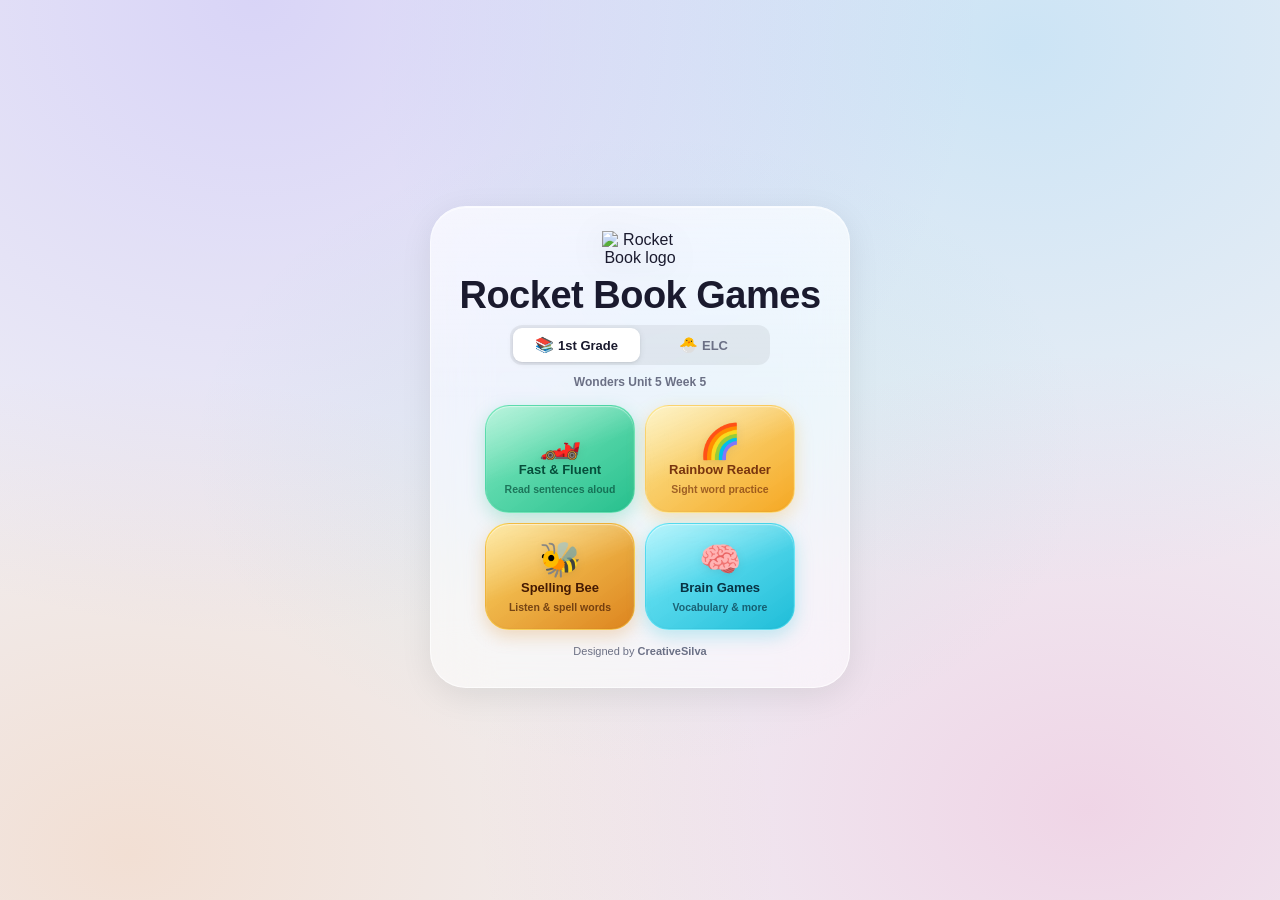
==== index.html @ 23e37623 "Update to Unit 5 Week 5 content (oi/oy pattern) - fast.html: new sentences with oi/oy words (spoil, " ====
<!doctype html>
<html lang="en">
<head>
  <meta charset="utf-8" />
  <meta name="viewport" content="width=device-width, initial-scale=1, maximum-scale=1, user-scalable=no, viewport-fit=cover" />
  <meta name="apple-mobile-web-app-capable" content="yes" />
  <meta name="apple-mobile-web-app-status-bar-style" content="black-translucent" />
  <meta name="apple-mobile-web-app-title" content="Rocket Book" />
  <meta name="theme-color" content="#f0f0f5" />
  <link rel="apple-touch-icon" href="rocket_book_logo.png?v=12" />
  <link rel="icon" type="image/png" sizes="192x192" href="rocket_book_logo.png?v=12" />
  <link rel="shortcut icon" href="rocket_book_logo.png?v=12" />
  <title>Rocket Book Games</title>
  <style>
    :root {
      --bg: #f0f0f5;
      --glass: rgba(255,255,255,0.55);
      --glass-border: rgba(255,255,255,0.65);
      --glass-shadow: 0 8px 32px rgba(0,0,0,0.08);
      --text: #1a1a2e;
      --muted: #6b7085;
      --blur: 28px;
      --radius: 24px;
    }

    * { box-sizing: border-box; -webkit-tap-highlight-color: transparent; margin: 0; padding: 0; }

    html, body {
      width: 100%; min-height: 100%; overflow-x: hidden; overflow-y: auto;
      touch-action: pan-y;
    }

    body {
      font-family: -apple-system, BlinkMacSystemFont, 'SF Pro Display', 'SF Pro Text', 'Helvetica Neue', Arial, sans-serif;
      color: var(--text);
      min-height: 100vh; min-height: 100dvh;
      display: flex; align-items: center; justify-content: center;
      padding: max(14px, env(safe-area-inset-top)) max(14px, env(safe-area-inset-right)) max(20px, env(safe-area-inset-bottom)) max(14px, env(safe-area-inset-left));
      user-select: none; -webkit-user-select: none;
      -webkit-text-size-adjust: 100%;
      overscroll-behavior-y: contain;
      background:
        radial-gradient(ellipse at 20% 0%, rgba(147,130,255,0.25), transparent 50%),
        radial-gradient(ellipse at 80% 5%, rgba(59,180,246,0.20), transparent 45%),
        radial-gradient(ellipse at 10% 95%, rgba(251,146,60,0.18), transparent 40%),
        radial-gradient(ellipse at 85% 90%, rgba(236,72,153,0.16), transparent 40%),
        radial-gradient(ellipse at 50% 50%, rgba(20,184,166,0.08), transparent 50%),
        var(--bg);
    }

    .app, button, img, a { touch-action: manipulation; }

    .app {
      width: min(100%, 420px);
      max-height: min(96dvh, 820px);
      background: var(--glass);
      backdrop-filter: blur(var(--blur)) saturate(1.6);
      -webkit-backdrop-filter: blur(var(--blur)) saturate(1.6);
      border-radius: 36px;
      box-shadow: var(--glass-shadow), inset 0 1px 0 rgba(255,255,255,0.6);
      padding: 24px 20px 28px 20px;
      display: flex; flex-direction: column; align-items: center;
      position: relative; overflow: hidden;
      border: 1px solid var(--glass-border);
    }

    .app::before {
      content: ""; position: absolute; inset: 0; pointer-events: none;
      background: linear-gradient(180deg, rgba(255,255,255,0.35) 0%, transparent 40%);
      border-radius: 36px;
    }

    .screen {
      position: relative; z-index: 1;
      display: flex; align-items: center; justify-content: center;
      text-align: center; flex-direction: column; width: 100%;
    }

    .brand-logo {
      width: min(22vw, 76px); height: auto;
      margin: 0 0 8px 0; object-fit: contain;
      filter: drop-shadow(0 6px 16px rgba(0,0,0,0.10));
      animation: logoFloat 4s ease-in-out infinite;
    }
    @keyframes logoFloat {
      0%, 100% { transform: translateY(0); }
      50% { transform: translateY(-4px); }
    }

    .app-title {
      font-size: clamp(26px, 7vw, 38px);
      font-weight: 800; line-height: 1.06;
      letter-spacing: -0.5px; margin-bottom: 10px;
    }

    /* ===== iOS Segmented Control Toggle ===== */
    .age-toggle-wrap {
      width: 100%; max-width: 260px;
      margin-bottom: 10px;
    }
    .age-toggle {
      display: grid; grid-template-columns: 1fr 1fr;
      background: rgba(0,0,0,0.06);
      border-radius: 12px; padding: 3px;
      position: relative;
    }
    .age-toggle-slider {
      position: absolute; top: 3px; left: 3px;
      width: calc(50% - 3px); height: calc(100% - 6px);
      background: #fff;
      border-radius: 9px;
      box-shadow: 0 1px 6px rgba(0,0,0,0.10), 0 1px 2px rgba(0,0,0,0.06);
      transition: transform 0.3s cubic-bezier(0.4, 0, 0.2, 1);
      z-index: 0;
    }
    .age-toggle.elc .age-toggle-slider {
      transform: translateX(100%);
    }
    .age-toggle label {
      position: relative; z-index: 1;
      padding: 8px 0; font-size: 13px; font-weight: 700;
      text-align: center; cursor: pointer;
      color: var(--muted);
      transition: color 0.25s ease;
      border-radius: 9px;
      display: flex; align-items: center; justify-content: center; gap: 4px;
    }
    .age-toggle label .toggle-emoji { font-size: 15px; }
    .age-toggle input { display: none; }
    .age-toggle label.active { color: var(--text); }

    .age-subtitle {
      font-size: 12px; font-weight: 600;
      color: var(--muted); margin-bottom: 14px;
      min-height: 16px;
      transition: opacity 0.2s ease;
    }

    /* ===== Game Tiles ===== */
    .game-grid {
      width: 100%; max-width: 310px;
      display: grid; grid-template-columns: 1fr 1fr;
      gap: 10px;
    }

    .game-tile {
      border: none; outline: none;
      border-radius: var(--radius);
      padding: 18px 10px 16px 10px;
      display: flex; flex-direction: column;
      align-items: center; justify-content: center;
      gap: 5px; text-align: center;
      cursor: pointer;
      position: relative; overflow: hidden;
      transition: transform 0.12s ease, box-shadow 0.2s ease;
      backdrop-filter: blur(12px);
      -webkit-backdrop-filter: blur(12px);
    }
    .game-tile:active { transform: scale(0.95); }

    .game-tile::before {
      content: ""; position: absolute; inset: 0; pointer-events: none;
      border-radius: var(--radius);
      background: linear-gradient(160deg, rgba(255,255,255,0.45) 0%, transparent 50%);
    }
    .game-tile::after {
      content: ""; position: absolute; inset: 0; pointer-events: none;
      border-radius: var(--radius);
      box-shadow: inset 0 1px 1px rgba(255,255,255,0.5), inset 0 -1px 1px rgba(0,0,0,0.03);
    }

    .tile-icon { font-size: 34px; line-height: 1; filter: drop-shadow(0 2px 4px rgba(0,0,0,0.08)); }
    .tile-name { font-size: 13px; font-weight: 800; line-height: 1.15; position: relative; z-index: 1; }
    .tile-desc { font-size: 10.5px; font-weight: 600; line-height: 1.2; opacity: 0.7; position: relative; z-index: 1; }

    /* 1st Grade tile colors */
    .tile-fast {
      background: linear-gradient(145deg, rgba(110,231,183,0.85), rgba(16,185,129,0.9));
      color: #064e3b; box-shadow: 0 6px 18px rgba(16,185,129,0.25);
      border: 1px solid rgba(110,231,183,0.5);
    }
    .tile-rainbow {
      background: linear-gradient(145deg, rgba(253,230,138,0.85), rgba(245,158,11,0.9));
      color: #78350f; box-shadow: 0 6px 18px rgba(245,158,11,0.25);
      border: 1px solid rgba(253,230,138,0.5);
    }
    .tile-spelling {
      background: linear-gradient(145deg, rgba(252,211,77,0.85), rgba(217,119,6,0.9));
      color: #451a03; box-shadow: 0 6px 18px rgba(217,119,6,0.25);
      border: 1px solid rgba(252,211,77,0.5);
    }
    .tile-brain {
      background: linear-gradient(145deg, rgba(103,232,249,0.85), rgba(6,182,212,0.9));
      color: #083344; box-shadow: 0 6px 18px rgba(6,182,212,0.25);
      border: 1px solid rgba(103,232,249,0.5);
    }

    /* ELC tile colors — softer pastels */
    .tile-letters {
      background: linear-gradient(145deg, rgba(196,181,253,0.8), rgba(139,92,246,0.85));
      color: #3b0764; box-shadow: 0 6px 18px rgba(139,92,246,0.22);
      border: 1px solid rgba(196,181,253,0.5);
    }
    .tile-counting {
      background: linear-gradient(145deg, rgba(110,231,183,0.8), rgba(52,211,153,0.85));
      color: #064e3b; box-shadow: 0 6px 18px rgba(52,211,153,0.22);
      border: 1px solid rgba(110,231,183,0.5);
    }
    .tile-shapes {
      background: linear-gradient(145deg, rgba(253,186,116,0.8), rgba(249,115,22,0.85));
      color: #7c2d12; box-shadow: 0 6px 18px rgba(249,115,22,0.22);
      border: 1px solid rgba(253,186,116,0.5);
    }
    .tile-colors {
      background: linear-gradient(145deg, rgba(252,165,165,0.8), rgba(239,68,68,0.82));
      color: #7f1d1d; box-shadow: 0 6px 18px rgba(239,68,68,0.20);
      border: 1px solid rgba(252,165,165,0.5);
    }

    /* Tile entrance animation */
    .game-grid .game-tile {
      opacity: 0; transform: translateY(12px) scale(0.96);
      animation: tileIn 0.35s ease forwards;
    }
    .game-grid .game-tile:nth-child(1) { animation-delay: 0.04s; }
    .game-grid .game-tile:nth-child(2) { animation-delay: 0.10s; }
    .game-grid .game-tile:nth-child(3) { animation-delay: 0.16s; }
    .game-grid .game-tile:nth-child(4) { animation-delay: 0.22s; }
    @keyframes tileIn {
      to { opacity: 1; transform: translateY(0) scale(1); }
    }

    .footer {
      margin-top: 14px;
      display: flex; flex-direction: column; align-items: center; gap: 2px;
    }
    .micro-note { font-size: 11px; line-height: 1.35; color: var(--muted); }
    .credit-link { color: inherit; text-decoration: none; font-weight: 700; }
    .credit-link:hover { text-decoration: underline; }

    @media (max-width: 390px) {
      .brand-logo { width: min(26vw, 70px); }
      .game-grid { max-width: 290px; gap: 9px; }
      .game-tile { padding: 16px 8px 14px 8px; border-radius: 20px; }
      .tile-icon { font-size: 30px; }
      .tile-name { font-size: 12.5px; }
    }
  </style>
</head>
<body>
  <div class="app">
    <div class="screen">
      <img src="rocket_book_logo.png" alt="Rocket Book logo" class="brand-logo" />
      <div class="app-title">Rocket Book Games</div>

      <div class="age-toggle-wrap">
        <div class="age-toggle" id="ageToggle">
          <label id="labelGrade" class="active" onclick="switchMode('grade')">
            <span class="toggle-emoji">&#x1F4DA;</span> 1st Grade
          </label>
          <label id="labelELC" onclick="switchMode('elc')">
            <span class="toggle-emoji">&#x1F423;</span> ELC
          </label>
          <div class="age-toggle-slider"></div>
        </div>
      </div>

      <div class="age-subtitle" id="ageSubtitle">Wonders Unit 5 Week 5</div>

      <div class="game-grid" id="gradeGames">
        <button class="game-tile tile-fast" onclick="window.location.href='fast.html'" type="button">
          <span class="tile-icon">&#x1F3CE;&#xFE0F;</span>
          <span class="tile-name">Fast &amp; Fluent</span>
          <span class="tile-desc">Read sentences aloud</span>
        </button>
        <button class="game-tile tile-rainbow" onclick="window.location.href='rainbow.html'" type="button">
          <span class="tile-icon">&#x1F308;</span>
          <span class="tile-name">Rainbow Reader</span>
          <span class="tile-desc">Sight word practice</span>
        </button>
        <button class="game-tile tile-spelling" onclick="window.location.href='spell.html'" type="button">
          <span class="tile-icon">&#x1F41D;</span>
          <span class="tile-name">Spelling Bee</span>
          <span class="tile-desc">Listen &amp; spell words</span>
        </button>
        <button class="game-tile tile-brain" onclick="window.location.href='learn.html'" type="button">
          <span class="tile-icon">&#x1F9E0;</span>
          <span class="tile-name">Brain Games</span>
          <span class="tile-desc">Vocabulary &amp; more</span>
        </button>
      </div>

      <div class="game-grid" id="elcGames" style="display:none;">
        <button class="game-tile tile-letters" onclick="window.location.href='letter_sounds.html'" type="button">
          <span class="tile-icon">&#x1F524;</span>
          <span class="tile-name">Letter Sounds</span>
          <span class="tile-desc">Tap what you hear</span>
        </button>
        <button class="game-tile tile-counting" onclick="window.location.href='counting.html'" type="button">
          <span class="tile-icon">&#x1F41B;</span>
          <span class="tile-name">Counting Critters</span>
          <span class="tile-desc">Count &amp; tap</span>
        </button>
        <button class="game-tile tile-shapes" onclick="window.location.href='shapes.html'" type="button">
          <span class="tile-icon">&#x1F4A0;</span>
          <span class="tile-name">Shape Builder</span>
          <span class="tile-desc">Match the shapes</span>
        </button>
        <button class="game-tile tile-colors" onclick="window.location.href='colors.html'" type="button">
          <span class="tile-icon">&#x1F3A8;</span>
          <span class="tile-name">Color Splash</span>
          <span class="tile-desc">Find the colors</span>
        </button>
      </div>

      <div class="footer">
        <div class="micro-note">
          Designed by
          <a class="credit-link" href="https://www.instagram.com/silvateaches/" target="_blank" rel="noopener noreferrer">CreativeSilva</a>
        </div>
      </div>
    </div>
  </div>

  <script>
    let currentMode = localStorage.getItem("rocketBookMode") || "grade";

    function switchMode(mode) {
      currentMode = mode;
      localStorage.setItem("rocketBookMode", mode);

      const toggle = document.getElementById("ageToggle");
      const gradeGames = document.getElementById("gradeGames");
      const elcGames = document.getElementById("elcGames");
      const subtitle = document.getElementById("ageSubtitle");
      const labelGrade = document.getElementById("labelGrade");
      const labelELC = document.getElementById("labelELC");

      if (mode === "elc") {
        toggle.classList.add("elc");
        labelGrade.classList.remove("active");
        labelELC.classList.add("active");
        gradeGames.style.display = "none";
        elcGames.style.display = "";
        subtitle.textContent = "Early Learning Center";
        elcGames.querySelectorAll(".game-tile").forEach(function(t, i) {
          t.style.animation = "none";
          t.offsetHeight;
          t.style.animation = "tileIn 0.35s ease forwards " + (0.04 + i * 0.06) + "s";
        });
      } else {
        toggle.classList.remove("elc");
        labelELC.classList.remove("active");
        labelGrade.classList.add("active");
        elcGames.style.display = "none";
        gradeGames.style.display = "";
        subtitle.textContent = "Wonders Unit 5 Week 5";
        gradeGames.querySelectorAll(".game-tile").forEach(function(t, i) {
          t.style.animation = "none";
          t.offsetHeight;
          t.style.animation = "tileIn 0.35s ease forwards " + (0.04 + i * 0.06) + "s";
        });
      }
    }

    if (currentMode === "elc") {
      switchMode("elc");
    }
  </script>
</body>
</html>
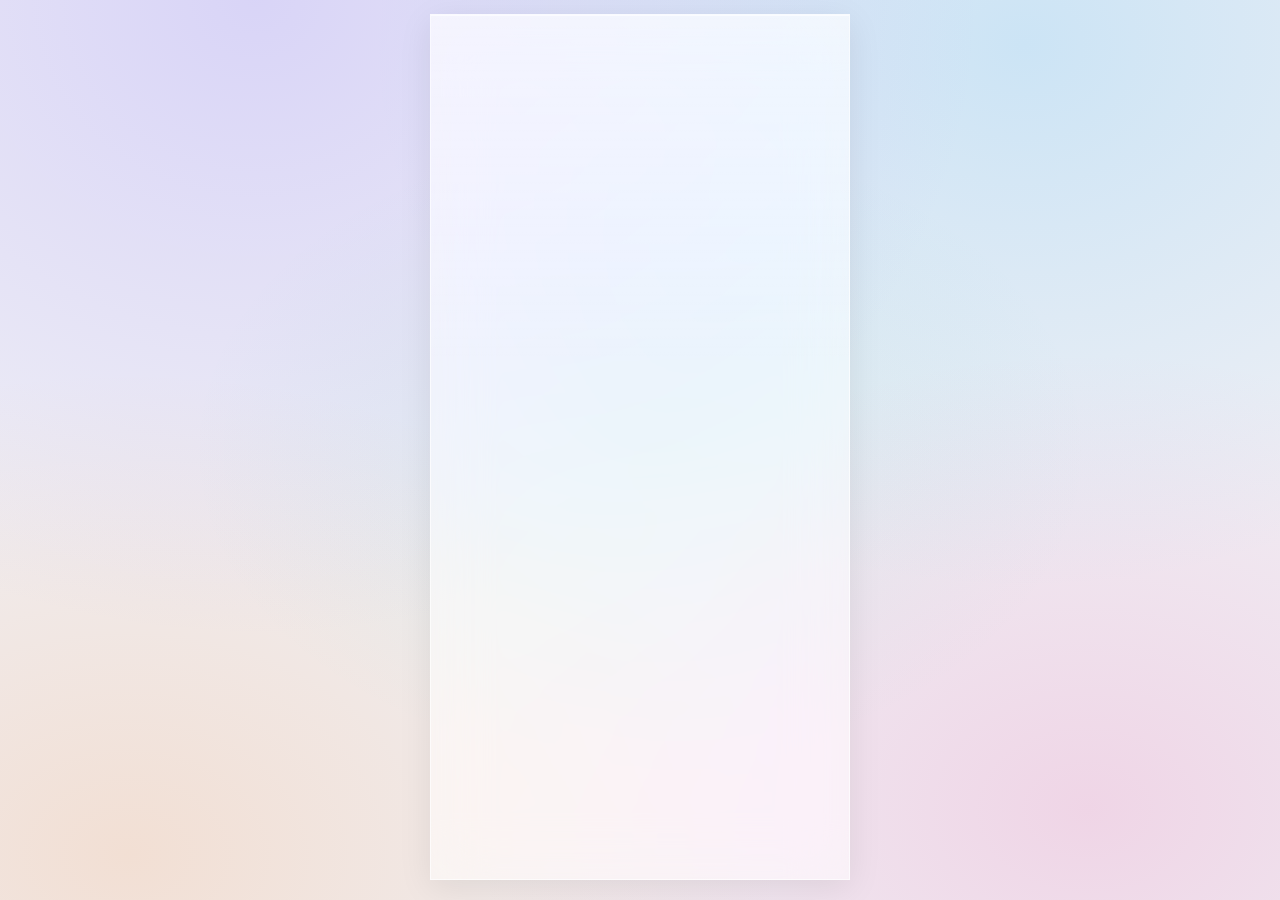
==== commit f6554b05: "Add scroll/zoom lock, reports system, and install banner to all games - Lock all touch gestures (pos" ====
--- a/index.html
+++ b/index.html
@@ -2,7 +2,7 @@
 <html lang="en">
 <head>
   <meta charset="utf-8" />
-  <meta name="viewport" content="width=device-width, initial-scale=1, maximum-scale=1, user-scalable=no, viewport-fit=cover" />
+  <meta name="viewport" content="width=device-width, initial-scale=1, minimum-scale=1, maximum-scale=1, user-scalable=no, viewport-fit=cover" />
   <meta name="apple-mobile-web-app-capable" content="yes" />
   <meta name="apple-mobile-web-app-status-bar-style" content="black-translucent" />
   <meta name="apple-mobile-web-app-title" content="Rocket Book" />
@@ -26,19 +26,20 @@
     * { box-sizing: border-box; -webkit-tap-highlight-color: transparent; margin: 0; padding: 0; }
 
     html, body {
-      width: 100%; min-height: 100%; overflow-x: hidden; overflow-y: auto;
-      touch-action: pan-y;
+      width: 100%; height: 100%; height: 100dvh;
+      overflow: hidden; position: fixed;
+      touch-action: none;
     }
 
     body {
       font-family: -apple-system, BlinkMacSystemFont, 'SF Pro Display', 'SF Pro Text', 'Helvetica Neue', Arial, sans-serif;
       color: var(--text);
-      min-height: 100vh; min-height: 100dvh;
-      display: flex; align-items: center; justify-content: center;
+      height: 100vh; height: 100dvh;
+      display: flex; align-items: stretch; justify-content: center;
       padding: max(14px, env(safe-area-inset-top)) max(14px, env(safe-area-inset-right)) max(20px, env(safe-area-inset-bottom)) max(14px, env(safe-area-inset-left));
       user-select: none; -webkit-user-select: none;
       -webkit-text-size-adjust: 100%;
-      overscroll-behavior-y: contain;
+      overflow: hidden;
       background:
         radial-gradient(ellipse at 20% 0%, rgba(147,130,255,0.25), transparent 50%),
         radial-gradient(ellipse at 80% 5%, rgba(59,180,246,0.20), transparent 45%),
@@ -51,15 +52,16 @@
     .app, button, img, a { touch-action: manipulation; }
 
     .app {
-      width: min(100%, 420px);
-      max-height: min(96dvh, 820px);
+      width: 100%; max-width: 420px;
+      height: 100%;
       background: var(--glass);
       backdrop-filter: blur(var(--blur)) saturate(1.6);
       -webkit-backdrop-filter: blur(var(--blur)) saturate(1.6);
-      border-radius: 36px;
+      border-radius: 0;
       box-shadow: var(--glass-shadow), inset 0 1px 0 rgba(255,255,255,0.6);
-      padding: 24px 20px 28px 20px;
+      padding: 12px 20px 10px 20px;
       display: flex; flex-direction: column; align-items: center;
+      justify-content: space-evenly;
       position: relative; overflow: hidden;
       border: 1px solid var(--glass-border);
     }
@@ -67,14 +69,11 @@
     .app::before {
       content: ""; position: absolute; inset: 0; pointer-events: none;
       background: linear-gradient(180deg, rgba(255,255,255,0.35) 0%, transparent 40%);
-      border-radius: 36px;
-    }
-
-    .screen {
-      position: relative; z-index: 1;
-      display: flex; align-items: center; justify-content: center;
-      text-align: center; flex-direction: column; width: 100%;
-    }
+      border-radius: 0;
+    }
+
+    .screen { display: none; flex-direction: column; flex: 1; overflow: hidden; }
+    .screen.active { display: flex; }
 
     .brand-logo {
       width: min(22vw, 76px); height: auto;
@@ -245,6 +244,55 @@
       .tile-icon { font-size: 30px; }
       .tile-name { font-size: 12.5px; }
     }
+
+    .reports-btn {
+      background: rgba(0,0,0,0.05); border: none; border-radius: 12px;
+      padding: 6px 14px; font-size: 12px; font-weight: 700; color: var(--muted);
+      cursor: pointer; margin-top: 4px;
+      backdrop-filter: blur(8px); -webkit-backdrop-filter: blur(8px);
+    }
+    .reports-btn:active { transform: scale(0.95); }
+    .reports-overlay {
+      display: none; position: fixed; inset: 0; z-index: 9998;
+      background: rgba(0,0,0,0.4);
+      backdrop-filter: blur(6px); -webkit-backdrop-filter: blur(6px);
+      align-items: center; justify-content: center; padding: 20px;
+    }
+    .reports-overlay.open { display: flex; }
+    .reports-modal {
+      background: rgba(255,255,255,0.92);
+      backdrop-filter: blur(24px); -webkit-backdrop-filter: blur(24px);
+      border-radius: 24px; width: 100%; max-width: 380px;
+      max-height: 80dvh; display: flex; flex-direction: column;
+      box-shadow: 0 16px 48px rgba(0,0,0,0.15);
+      border: 1px solid rgba(255,255,255,0.6); overflow: hidden;
+    }
+    .reports-header { padding: 16px 20px 12px; display: flex; justify-content: space-between; align-items: center; border-bottom: 1px solid rgba(0,0,0,0.06); }
+    .reports-header h2 { font-size: 18px; font-weight: 800; margin: 0; }
+    .reports-close { background: rgba(0,0,0,0.06); border: none; border-radius: 50%; width: 30px; height: 30px; font-size: 16px; cursor: pointer; display: flex; align-items: center; justify-content: center; }
+    .reports-body { flex: 1; overflow-y: auto; -webkit-overflow-scrolling: touch; padding: 12px 20px 16px; }
+    .reports-body.scrollable { touch-action: pan-y; }
+    .report-card { background: rgba(0,0,0,0.03); border-radius: 14px; padding: 12px 14px; margin-bottom: 8px; }
+    .report-card .rc-top { display: flex; justify-content: space-between; align-items: center; }
+    .report-card .rc-game { font-size: 14px; font-weight: 700; }
+    .report-card .rc-score { font-size: 14px; font-weight: 800; }
+    .report-card .rc-date { font-size: 11px; color: var(--muted); margin-top: 2px; }
+    .report-card .rc-bar { height: 4px; background: rgba(0,0,0,0.06); border-radius: 2px; margin-top: 6px; overflow: hidden; }
+    .report-card .rc-fill { height: 100%; border-radius: 2px; }
+    .reports-empty { text-align: center; color: var(--muted); font-size: 14px; padding: 30px 0; }
+    .reports-footer { padding: 10px 20px 14px; border-top: 1px solid rgba(0,0,0,0.06); text-align: center; }
+    .clear-reports-btn { background: none; border: none; color: #ef4444; font-size: 13px; font-weight: 700; cursor: pointer; padding: 6px 12px; }
+
+    .install-banner {
+      position: fixed; bottom: 0; left: 0; right: 0;
+      background: rgba(0,0,0,0.85); color: #fff;
+      padding: 14px 20px; text-align: center;
+      font-size: 14px; z-index: 9999;
+      backdrop-filter: blur(10px); -webkit-backdrop-filter: blur(10px);
+      display: none;
+    }
+    .install-banner b { color: #6ee7b7; }
+    .install-banner .close-banner { position: absolute; top: 8px; right: 12px; color: #fff; background: none; border: none; font-size: 20px; cursor: pointer; }
   </style>
 </head>
 <body>
@@ -314,12 +362,31 @@
       </div>
 
       <div class="footer">
+        <button class="reports-btn" onclick="openReports()">&#x1F4CA; Reports</button>
         <div class="micro-note">
           Designed by
           <a class="credit-link" href="https://www.instagram.com/silvateaches/" target="_blank" rel="noopener noreferrer">CreativeSilva</a>
         </div>
       </div>
     </div>
+  </div>
+
+  <div class="reports-overlay" id="reportsOverlay" onclick="if(event.target===this)closeReports()">
+    <div class="reports-modal">
+      <div class="reports-header">
+        <h2>&#x1F4CA; Reports</h2>
+        <button class="reports-close" onclick="closeReports()">&times;</button>
+      </div>
+      <div class="reports-body scrollable" id="reportsBody"></div>
+      <div class="reports-footer" id="reportsFooter" style="display:none;">
+        <button class="clear-reports-btn" onclick="clearReports()">Clear All Reports</button>
+      </div>
+    </div>
+  </div>
+
+  <div class="install-banner" id="installBanner">
+    <button class="close-banner" onclick="document.getElementById('installBanner').style.display='none';localStorage.setItem('bannerDismissed','1')">&times;</button>
+    Tap <b>Share &#x2191;</b> then <b>Add to Home Screen</b> for the best experience!
   </div>
 
   <script>
@@ -366,6 +433,43 @@
     if (currentMode === "elc") {
       switchMode("elc");
     }
+
+    function openReports() {
+      var reports = JSON.parse(localStorage.getItem('rocketBookReports') || '[]');
+      var body = document.getElementById('reportsBody');
+      var footer = document.getElementById('reportsFooter');
+      if (!reports.length) {
+        body.innerHTML = '<div class="reports-empty">No reports yet!<br>Play a game to see results here.</div>';
+        footer.style.display = 'none';
+      } else {
+        footer.style.display = '';
+        var html = '';
+        var sorted = reports.slice().reverse();
+        for (var i = 0; i < sorted.length; i++) {
+          var rep = sorted[i];
+          var pct = rep.total > 0 ? Math.round((rep.correct / rep.total) * 100) : 0;
+          var color = pct >= 80 ? '#22c55e' : pct >= 50 ? '#f59e0b' : '#ef4444';
+          var stars = pct === 100 ? ' ⭐' : '';
+          var d = new Date(rep.date);
+          var dateStr = d.toLocaleDateString('en-US', { month: 'short', day: 'numeric', year: 'numeric' });
+          var timeStr = d.toLocaleTimeString('en-US', { hour: 'numeric', minute: '2-digit' });
+          html += '<div class="report-card"><div class="rc-top"><span class="rc-game">' + rep.game + '</span><span class="rc-score" style="color:' + color + '">' + rep.correct + '/' + rep.total + stars + '</span></div><div class="rc-date">' + dateStr + ' at ' + timeStr + '</div><div class="rc-bar"><div class="rc-fill" style="width:' + pct + '%;background:' + color + '"></div></div></div>';
+        }
+        body.innerHTML = html;
+      }
+      document.getElementById('reportsOverlay').classList.add('open');
+    }
+    function closeReports() { document.getElementById('reportsOverlay').classList.remove('open'); }
+    function clearReports() { localStorage.removeItem('rocketBookReports'); openReports(); }
+
+    document.addEventListener('touchmove', function(e) {
+      if (!e.target.closest('.scrollable')) e.preventDefault();
+    }, { passive: false });
+    document.addEventListener('gesturestart', function(e) { e.preventDefault(); });
+    document.addEventListener('gesturechange', function(e) { e.preventDefault(); });
+    if (/iPhone|iPad/.test(navigator.userAgent) && !window.navigator.standalone && !localStorage.getItem('bannerDismissed')) {
+      setTimeout(function() { document.getElementById('installBanner').style.display = 'block'; }, 2000);
+    }
   </script>
 </body>
 </html>
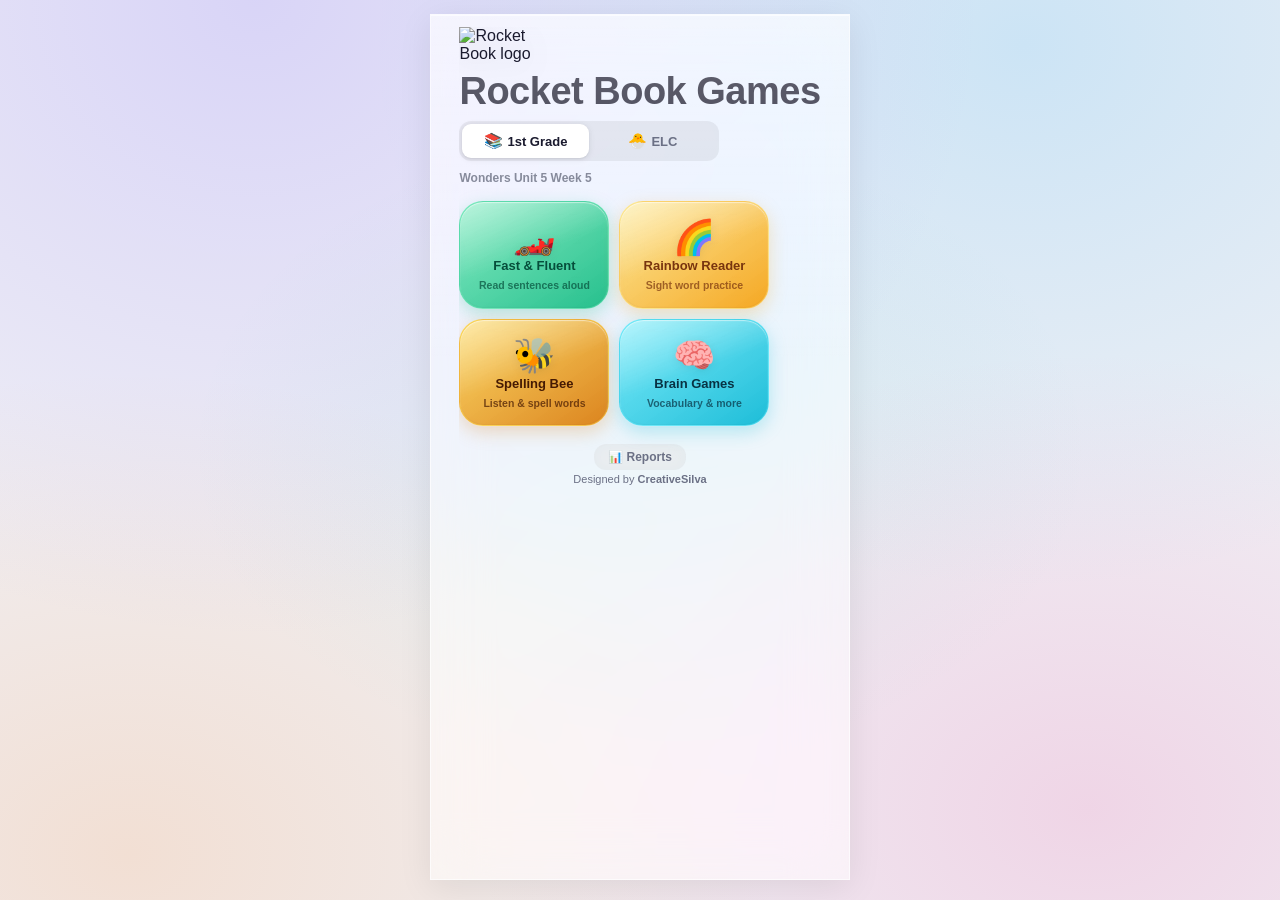
==== commit 31d711e3: "Fix home screen not displaying (add active class to screen div)" ====
--- a/index.html
+++ b/index.html
@@ -297,7 +297,7 @@
 </head>
 <body>
   <div class="app">
-    <div class="screen">
+    <div class="screen active">
       <img src="rocket_book_logo.png" alt="Rocket Book logo" class="brand-logo" />
       <div class="app-title">Rocket Book Games</div>
 
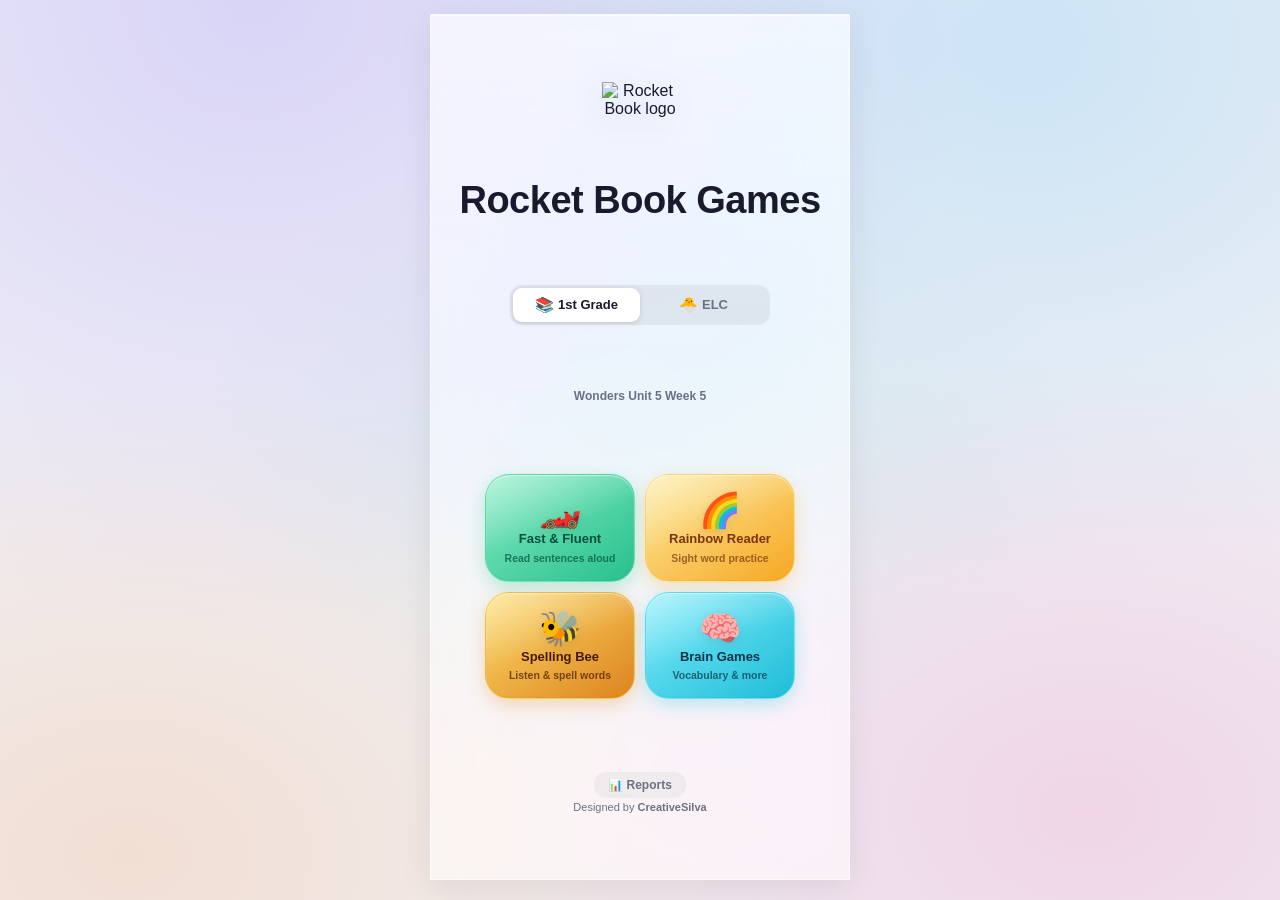
==== commit b3922325: "Fix blank screens — restore width/alignment on .screen rule" ====
--- a/index.html
+++ b/index.html
@@ -72,7 +72,7 @@
       border-radius: 0;
     }
 
-    .screen { display: none; flex-direction: column; flex: 1; overflow: hidden; }
+    .screen { display: none; flex-direction: column; flex: 1; overflow: hidden; width: 100%; align-items: center; justify-content: space-evenly; text-align: center; position: relative; z-index: 1; }
     .screen.active { display: flex; }
 
     .brand-logo {
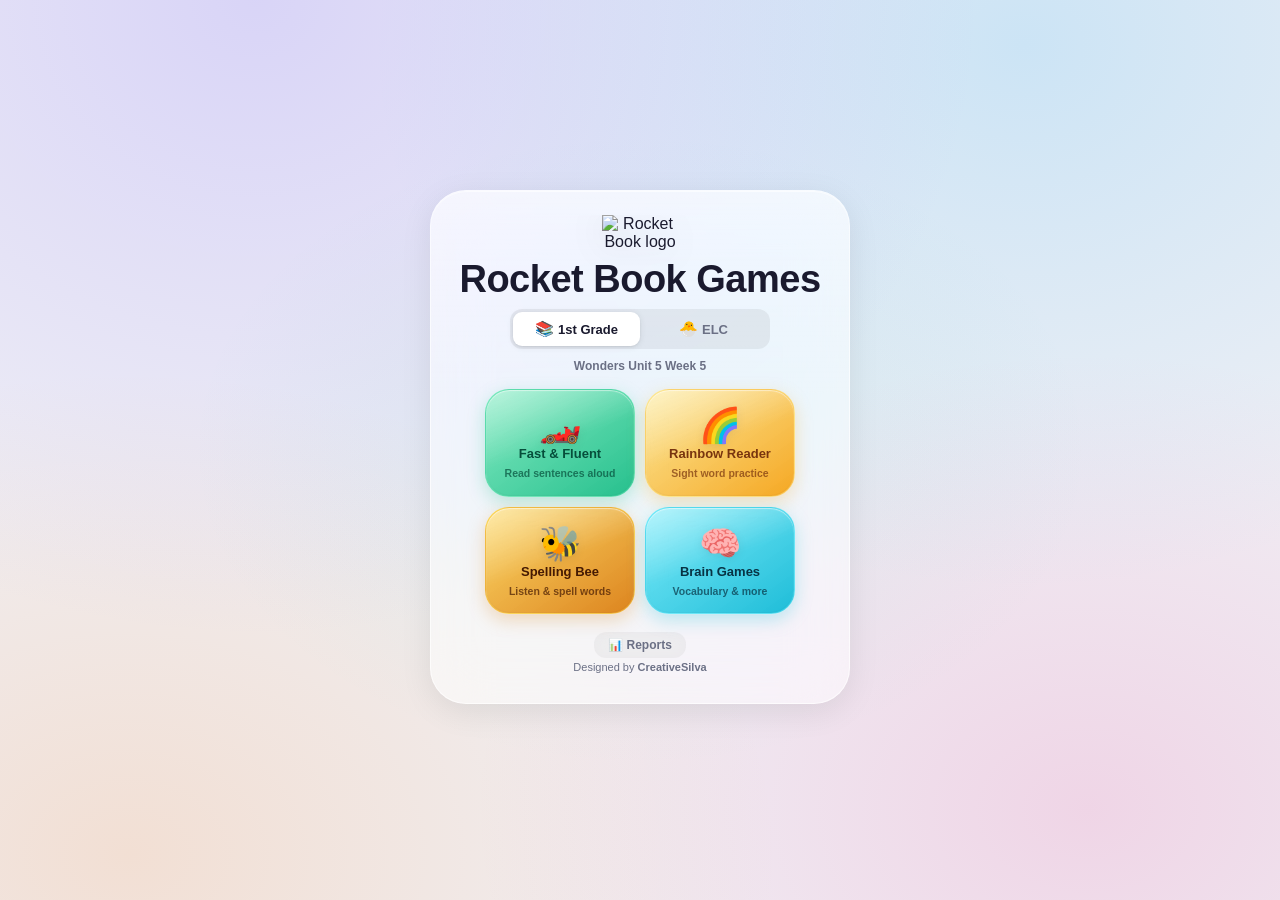
==== commit e9486a78: "Restore original glass card layout across all games Revert overly aggressive CSS scroll-lock that br" ====
--- a/index.html
+++ b/index.html
@@ -26,20 +26,19 @@
     * { box-sizing: border-box; -webkit-tap-highlight-color: transparent; margin: 0; padding: 0; }
 
     html, body {
-      width: 100%; height: 100%; height: 100dvh;
-      overflow: hidden; position: fixed;
-      touch-action: none;
+      width: 100%; min-height: 100%;
+      overflow-x: hidden; overflow-y: auto;
     }
 
     body {
       font-family: -apple-system, BlinkMacSystemFont, 'SF Pro Display', 'SF Pro Text', 'Helvetica Neue', Arial, sans-serif;
       color: var(--text);
-      height: 100vh; height: 100dvh;
-      display: flex; align-items: stretch; justify-content: center;
+      min-height: 100vh; min-height: 100dvh;
+      display: flex; align-items: center; justify-content: center;
       padding: max(14px, env(safe-area-inset-top)) max(14px, env(safe-area-inset-right)) max(20px, env(safe-area-inset-bottom)) max(14px, env(safe-area-inset-left));
       user-select: none; -webkit-user-select: none;
       -webkit-text-size-adjust: 100%;
-      overflow: hidden;
+      overscroll-behavior-y: contain;
       background:
         radial-gradient(ellipse at 20% 0%, rgba(147,130,255,0.25), transparent 50%),
         radial-gradient(ellipse at 80% 5%, rgba(59,180,246,0.20), transparent 45%),
@@ -52,16 +51,15 @@
     .app, button, img, a { touch-action: manipulation; }
 
     .app {
-      width: 100%; max-width: 420px;
-      height: 100%;
+      width: min(100%, 420px);
+      max-height: min(96dvh, 820px);
       background: var(--glass);
       backdrop-filter: blur(var(--blur)) saturate(1.6);
       -webkit-backdrop-filter: blur(var(--blur)) saturate(1.6);
-      border-radius: 0;
+      border-radius: 36px;
       box-shadow: var(--glass-shadow), inset 0 1px 0 rgba(255,255,255,0.6);
-      padding: 12px 20px 10px 20px;
+      padding: 24px 20px 28px 20px;
       display: flex; flex-direction: column; align-items: center;
-      justify-content: space-evenly;
       position: relative; overflow: hidden;
       border: 1px solid var(--glass-border);
     }
@@ -69,10 +67,15 @@
     .app::before {
       content: ""; position: absolute; inset: 0; pointer-events: none;
       background: linear-gradient(180deg, rgba(255,255,255,0.35) 0%, transparent 40%);
-      border-radius: 0;
-    }
-
-    .screen { display: none; flex-direction: column; flex: 1; overflow: hidden; width: 100%; align-items: center; justify-content: space-evenly; text-align: center; position: relative; z-index: 1; }
+      border-radius: 36px;
+    }
+
+    .screen {
+      position: relative; z-index: 1;
+      display: none; flex-direction: column; flex: 1; overflow: hidden;
+      width: 100%; align-items: center; justify-content: space-evenly;
+      text-align: center;
+    }
     .screen.active { display: flex; }
 
     .brand-logo {
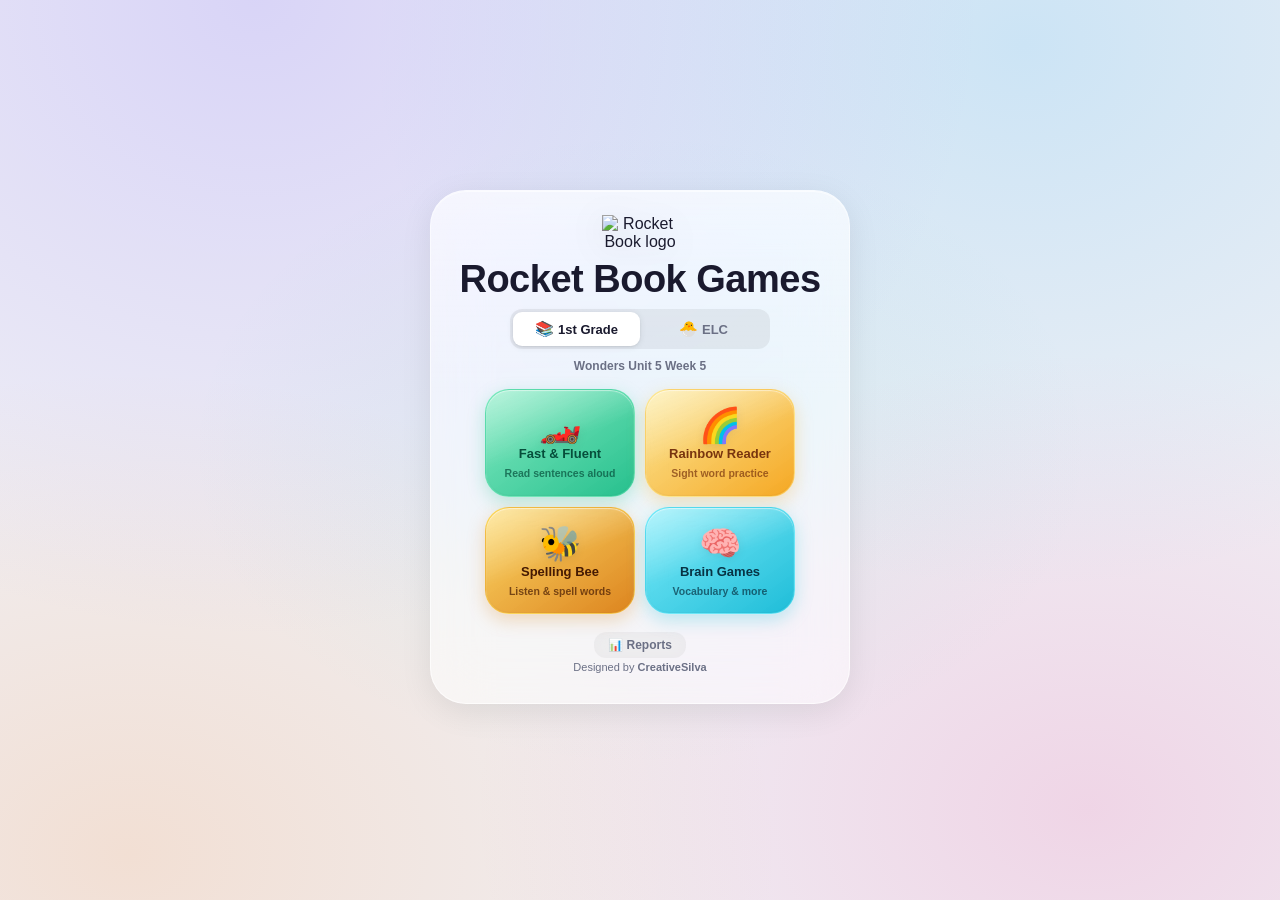
==== commit fa166eb7: "Restore clean design + add reports, touch lock, install banner Starting from known-good Week 5 state" ====
--- a/index.html
+++ b/index.html
@@ -26,8 +26,8 @@
     * { box-sizing: border-box; -webkit-tap-highlight-color: transparent; margin: 0; padding: 0; }
 
     html, body {
-      width: 100%; min-height: 100%;
-      overflow-x: hidden; overflow-y: auto;
+      width: 100%; min-height: 100%; overflow-x: hidden; overflow-y: auto;
+      touch-action: pan-y;
     }
 
     body {
@@ -72,11 +72,9 @@
 
     .screen {
       position: relative; z-index: 1;
-      display: none; flex-direction: column; flex: 1; overflow: hidden;
-      width: 100%; align-items: center; justify-content: space-evenly;
-      text-align: center;
-    }
-    .screen.active { display: flex; }
+      display: flex; align-items: center; justify-content: center;
+      text-align: center; flex-direction: column; width: 100%;
+    }
 
     .brand-logo {
       width: min(22vw, 76px); height: auto;
@@ -247,7 +245,16 @@
       .tile-icon { font-size: 30px; }
       .tile-name { font-size: 12.5px; }
     }
-
+    .install-banner {
+      position: fixed; bottom: 0; left: 0; right: 0;
+      background: rgba(0,0,0,0.85); color: #fff;
+      padding: 14px 20px; text-align: center;
+      font-size: 14px; z-index: 9999;
+      backdrop-filter: blur(10px); -webkit-backdrop-filter: blur(10px);
+      display: none;
+    }
+    .install-banner b { color: #6ee7b7; }
+    .install-banner .close-banner { position: absolute; top: 8px; right: 12px; color: #fff; background: none; border: none; font-size: 20px; cursor: pointer; }
     .reports-btn {
       background: rgba(0,0,0,0.05); border: none; border-radius: 12px;
       padding: 6px 14px; font-size: 12px; font-weight: 700; color: var(--muted);
@@ -285,22 +292,11 @@
     .reports-empty { text-align: center; color: var(--muted); font-size: 14px; padding: 30px 0; }
     .reports-footer { padding: 10px 20px 14px; border-top: 1px solid rgba(0,0,0,0.06); text-align: center; }
     .clear-reports-btn { background: none; border: none; color: #ef4444; font-size: 13px; font-weight: 700; cursor: pointer; padding: 6px 12px; }
-
-    .install-banner {
-      position: fixed; bottom: 0; left: 0; right: 0;
-      background: rgba(0,0,0,0.85); color: #fff;
-      padding: 14px 20px; text-align: center;
-      font-size: 14px; z-index: 9999;
-      backdrop-filter: blur(10px); -webkit-backdrop-filter: blur(10px);
-      display: none;
-    }
-    .install-banner b { color: #6ee7b7; }
-    .install-banner .close-banner { position: absolute; top: 8px; right: 12px; color: #fff; background: none; border: none; font-size: 20px; cursor: pointer; }
   </style>
 </head>
 <body>
   <div class="app">
-    <div class="screen active">
+    <div class="screen">
       <img src="rocket_book_logo.png" alt="Rocket Book logo" class="brand-logo" />
       <div class="app-title">Rocket Book Games</div>
 
@@ -372,24 +368,6 @@
         </div>
       </div>
     </div>
-  </div>
-
-  <div class="reports-overlay" id="reportsOverlay" onclick="if(event.target===this)closeReports()">
-    <div class="reports-modal">
-      <div class="reports-header">
-        <h2>&#x1F4CA; Reports</h2>
-        <button class="reports-close" onclick="closeReports()">&times;</button>
-      </div>
-      <div class="reports-body scrollable" id="reportsBody"></div>
-      <div class="reports-footer" id="reportsFooter" style="display:none;">
-        <button class="clear-reports-btn" onclick="clearReports()">Clear All Reports</button>
-      </div>
-    </div>
-  </div>
-
-  <div class="install-banner" id="installBanner">
-    <button class="close-banner" onclick="document.getElementById('installBanner').style.display='none';localStorage.setItem('bannerDismissed','1')">&times;</button>
-    Tap <b>Share &#x2191;</b> then <b>Add to Home Screen</b> for the best experience!
   </div>
 
   <script>
@@ -465,14 +443,34 @@
     function closeReports() { document.getElementById('reportsOverlay').classList.remove('open'); }
     function clearReports() { localStorage.removeItem('rocketBookReports'); openReports(); }
 
+    // Prevent accidental scroll/zoom for young children (mobile only)
     document.addEventListener('touchmove', function(e) {
       if (!e.target.closest('.scrollable')) e.preventDefault();
     }, { passive: false });
     document.addEventListener('gesturestart', function(e) { e.preventDefault(); });
     document.addEventListener('gesturechange', function(e) { e.preventDefault(); });
+    // Prompt iOS Safari users to add to home screen
     if (/iPhone|iPad/.test(navigator.userAgent) && !window.navigator.standalone && !localStorage.getItem('bannerDismissed')) {
       setTimeout(function() { document.getElementById('installBanner').style.display = 'block'; }, 2000);
     }
   </script>
+
+  <div class="reports-overlay" id="reportsOverlay" onclick="if(event.target===this)closeReports()">
+    <div class="reports-modal">
+      <div class="reports-header">
+        <h2>&#x1F4CA; Reports</h2>
+        <button class="reports-close" onclick="closeReports()">&times;</button>
+      </div>
+      <div class="reports-body scrollable" id="reportsBody"></div>
+      <div class="reports-footer" id="reportsFooter" style="display:none;">
+        <button class="clear-reports-btn" onclick="clearReports()">Clear All Reports</button>
+      </div>
+    </div>
+  </div>
+
+  <div class="install-banner" id="installBanner">
+    <button class="close-banner" onclick="document.getElementById('installBanner').style.display='none';localStorage.setItem('bannerDismissed','1')">&times;</button>
+    Tap <b>Share &#x2191;</b> then <b>Add to Home Screen</b> for the best experience!
+  </div>
 </body>
 </html>
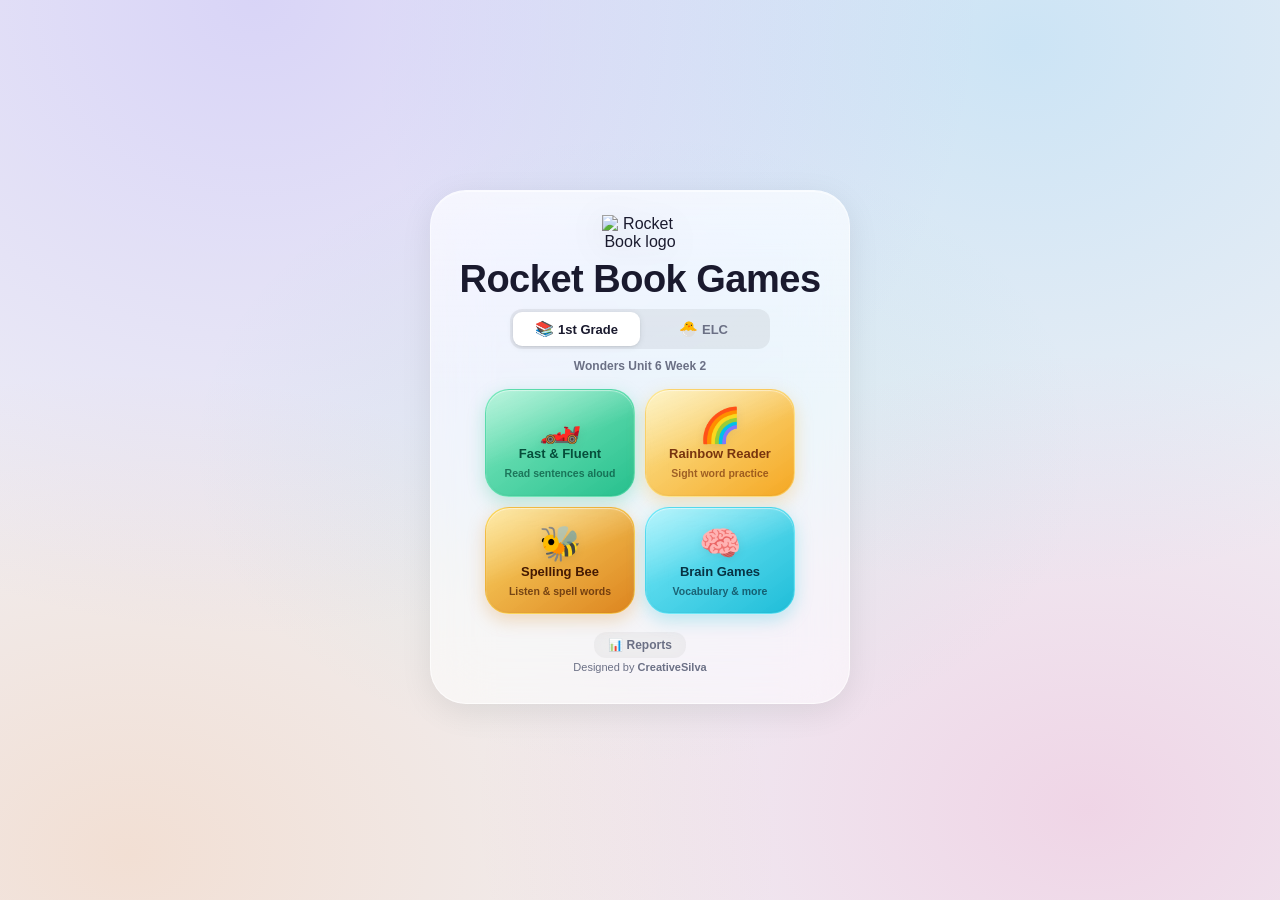
==== commit 7c272b73: "Update Wonders Unit 6 Week 2 games" ====
--- a/index.html
+++ b/index.html
@@ -312,7 +312,7 @@
         </div>
       </div>
 
-      <div class="age-subtitle" id="ageSubtitle">Wonders Unit 5 Week 5</div>
+      <div class="age-subtitle" id="ageSubtitle">Wonders Unit 6 Week 2</div>
 
       <div class="game-grid" id="gradeGames">
         <button class="game-tile tile-fast" onclick="window.location.href='fast.html'" type="button">
@@ -402,7 +402,7 @@
         labelGrade.classList.add("active");
         elcGames.style.display = "none";
         gradeGames.style.display = "";
-        subtitle.textContent = "Wonders Unit 5 Week 5";
+        subtitle.textContent = "Wonders Unit 6 Week 2";
         gradeGames.querySelectorAll(".game-tile").forEach(function(t, i) {
           t.style.animation = "none";
           t.offsetHeight;
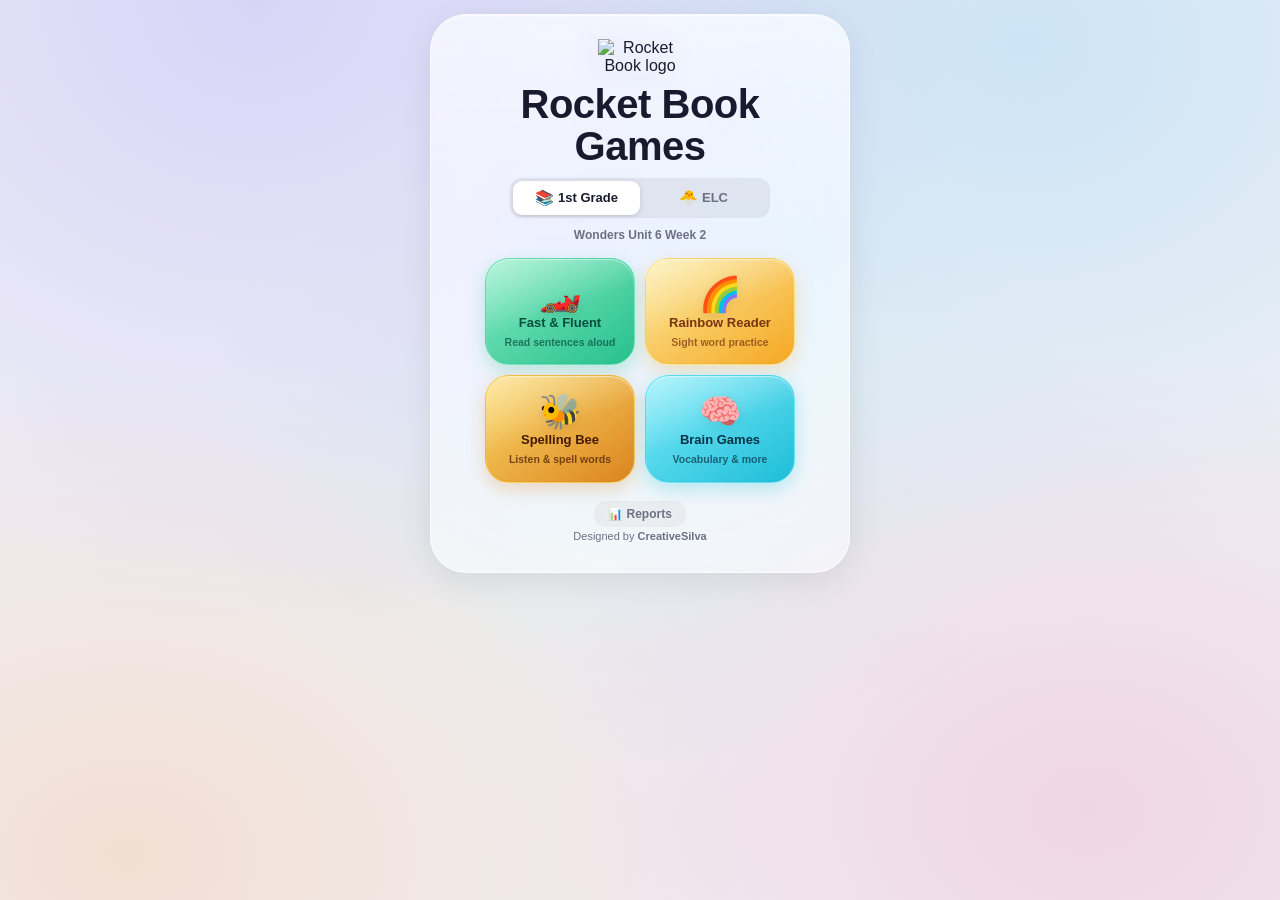
==== commit 5ee050d4: "Improve mobile web app shell" ====
--- a/index.html
+++ b/index.html
@@ -293,6 +293,8 @@
     .reports-footer { padding: 10px 20px 14px; border-top: 1px solid rgba(0,0,0,0.06); text-align: center; }
     .clear-reports-btn { background: none; border: none; color: #ef4444; font-size: 13px; font-weight: 700; cursor: pointer; padding: 6px 12px; }
   </style>
+  <link rel="manifest" href="manifest.webmanifest?v=20260428a" />
+  <link rel="stylesheet" href="mobile-fixes.css?v=20260428a" />
 </head>
 <body>
   <div class="app">
@@ -472,5 +474,6 @@
     <button class="close-banner" onclick="document.getElementById('installBanner').style.display='none';localStorage.setItem('bannerDismissed','1')">&times;</button>
     Tap <b>Share &#x2191;</b> then <b>Add to Home Screen</b> for the best experience!
   </div>
+  <script src="app-shell.js?v=20260428a" defer></script>
 </body>
 </html>
--- a/mobile-fixes.css
+++ b/mobile-fixes.css
@@ -0,0 +1,175 @@
+:root {
+  --app-visual-height: 100dvh;
+}
+
+html,
+body {
+  min-height: var(--app-visual-height, 100dvh);
+}
+
+.celebration-img {
+  transition: opacity 0.16s ease;
+}
+
+.celebration-img.is-loading,
+.celebration-img:not([src]),
+.celebration-img[src=""] {
+  opacity: 0 !important;
+  box-shadow: none !important;
+  margin-top: 0 !important;
+  max-height: 0 !important;
+  min-height: 0 !important;
+}
+
+@media (max-width: 600px) {
+  body {
+    min-height: var(--app-visual-height, 100dvh) !important;
+    padding: max(10px, env(safe-area-inset-top)) max(10px, env(safe-area-inset-right)) max(14px, env(safe-area-inset-bottom)) max(10px, env(safe-area-inset-left)) !important;
+  }
+
+  html.browser-chrome .app {
+    width: min(100%, 430px) !important;
+    border-radius: 28px !important;
+    padding: 16px 16px 18px 16px !important;
+    overflow-y: auto !important;
+    -webkit-overflow-scrolling: touch;
+  }
+
+  html.browser-chrome .screen {
+    padding: 4px 2px 0 2px !important;
+  }
+
+  html.browser-chrome .topbar {
+    min-height: 36px !important;
+    margin-bottom: 2px !important;
+  }
+
+  html.browser-chrome .brand-logo {
+    width: min(26vw, 96px) !important;
+    max-width: 96px !important;
+    max-height: 96px !important;
+    margin-bottom: 6px !important;
+  }
+
+  html.browser-chrome .title,
+  html.browser-chrome .app-title {
+    font-size: clamp(30px, 8vw, 46px) !important;
+    line-height: 1.04 !important;
+    letter-spacing: 0 !important;
+    margin-bottom: 6px !important;
+  }
+
+  html.browser-chrome .subtitle,
+  html.browser-chrome .age-subtitle {
+    margin-bottom: 6px !important;
+  }
+
+  html.browser-chrome .small-note,
+  html.browser-chrome .selector-note {
+    line-height: 1.3 !important;
+    margin-bottom: 10px !important;
+  }
+
+  html.browser-chrome .segmented-actions,
+  html.browser-chrome .rainbow-button-row {
+    margin-top: 10px !important;
+    margin-bottom: 8px !important;
+  }
+
+  html.browser-chrome .single-home-wrap,
+  html.browser-chrome .single-btn-wrap,
+  html.browser-chrome .menu-buttons {
+    margin-top: 8px !important;
+  }
+
+  html.browser-chrome .sentence-wrap {
+    min-height: 170px !important;
+  }
+
+  html.browser-chrome .sentence {
+    font-size: clamp(30px, 7.6vw, 48px) !important;
+  }
+
+  html.browser-chrome .speaker-zone {
+    min-height: 132px !important;
+  }
+
+  html.browser-chrome .speaker-btn {
+    width: 100px !important;
+    height: 100px !important;
+  }
+}
+
+@media (max-width: 600px) and (max-height: 760px) {
+  html.browser-chrome .app {
+    min-height: auto !important;
+    height: auto !important;
+    max-height: none !important;
+  }
+
+  html.browser-chrome .brand-logo {
+    width: min(22vw, 82px) !important;
+    max-width: 82px !important;
+    max-height: 82px !important;
+  }
+
+  html.browser-chrome .title,
+  html.browser-chrome .app-title {
+    font-size: clamp(28px, 7.4vw, 40px) !important;
+  }
+
+  html.browser-chrome .small-note,
+  html.browser-chrome .selector-note {
+    font-size: 14px !important;
+  }
+
+  html.browser-chrome .sentence-wrap {
+    min-height: 150px !important;
+  }
+
+  html.browser-chrome .speaker-zone {
+    min-height: 118px !important;
+  }
+
+  html.browser-chrome .speaker-btn {
+    width: 92px !important;
+    height: 92px !important;
+  }
+
+  html.browser-chrome .game-icon,
+  html.browser-chrome .bee-icon {
+    font-size: 40px !important;
+    margin-bottom: 4px !important;
+  }
+}
+
+html.browser-chrome body {
+  align-items: flex-start !important;
+  justify-content: center !important;
+  padding-bottom: max(96px, env(safe-area-inset-bottom)) !important;
+}
+
+html.browser-chrome .app {
+  min-height: auto !important;
+  height: auto !important;
+  max-height: none !important;
+}
+
+html.browser-chrome .topbar {
+  min-height: 30px !important;
+}
+
+html.browser-chrome .brand-logo {
+  width: min(23vw, 84px) !important;
+  max-width: 84px !important;
+  max-height: 84px !important;
+}
+
+html.browser-chrome .title,
+html.browser-chrome .app-title {
+  font-size: clamp(28px, 7.4vw, 40px) !important;
+}
+
+html.standalone-app body {
+  padding-bottom: max(16px, env(safe-area-inset-bottom)) !important;
+}
